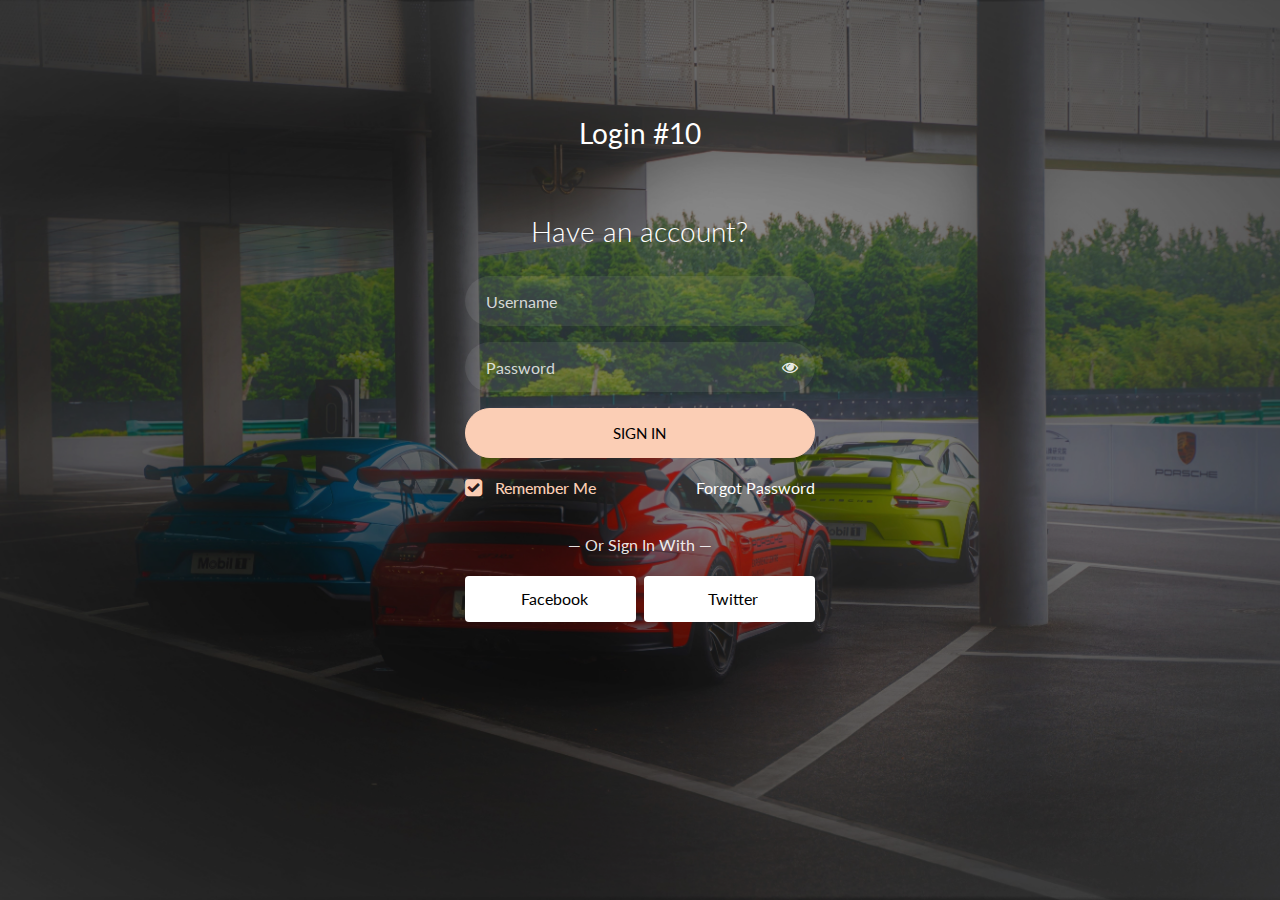
==== login/index.html @ 1210a74a "first commit" ====
<!doctype html>
<html lang="en">
  <head>
  	<title>Login 10</title>
    <meta charset="utf-8">
    <meta name="viewport" content="width=device-width, initial-scale=1, shrink-to-fit=no">

	<link href="https://fonts.googleapis.com/css?family=Lato:300,400,700&display=swap" rel="stylesheet">

	<link rel="stylesheet" href="https://stackpath.bootstrapcdn.com/font-awesome/4.7.0/css/font-awesome.min.css">
	
	<link rel="stylesheet" href="css/style.css">

	</head>
	<body class="img js-fullheight" style="background-image: url(images/bg.jpg);">
	<section class="ftco-section">
		<div class="container">
			<div class="row justify-content-center">
				<div class="col-md-6 text-center mb-5">
					<h2 class="heading-section">Login #10</h2>
				</div>
			</div>
			<div class="row justify-content-center">
				<div class="col-md-6 col-lg-4">
					<div class="login-wrap p-0">
		      	<h3 class="mb-4 text-center">Have an account?</h3>
		      	<form action="#" class="signin-form">
		      		<div class="form-group">
		      			<input type="text" class="form-control" placeholder="Username" required>
		      		</div>
	            <div class="form-group">
	              <input id="password-field" type="password" class="form-control" placeholder="Password" required>
	              <span toggle="#password-field" class="fa fa-fw fa-eye field-icon toggle-password"></span>
	            </div>
	            <div class="form-group">
	            	<button type="submit" class="form-control btn btn-primary submit px-3">Sign In</button>
	            </div>
	            <div class="form-group d-md-flex">
	            	<div class="w-50">
		            	<label class="checkbox-wrap checkbox-primary">Remember Me
									  <input type="checkbox" checked>
									  <span class="checkmark"></span>
									</label>
								</div>
								<div class="w-50 text-md-right">
									<a href="#" style="color: #ffffff">Forgot Password</a>
								</div>
	            </div>
	          </form>
	          <p class="w-100 text-center">&mdash; Or Sign In With &mdash;</p>
	          <div class="social d-flex text-center">
	          	<a href="#" class="px-2 py-2 mr-md-1 rounded"><span class="ion-logo-facebook mr-2"></span> Facebook</a>
	          	<a href="#" class="px-2 py-2 ml-md-1 rounded"><span class="ion-logo-twitter mr-2"></span> Twitter</a>
	          </div>
		      </div>
				</div>
			</div>
		</div>
	</section>

	<script src="js/jquery.min.js"></script>
  <script src="js/popper.js"></script>
  <script src="js/bootstrap.min.js"></script>
  <script src="js/main.js"></script>

	</body>
</html>
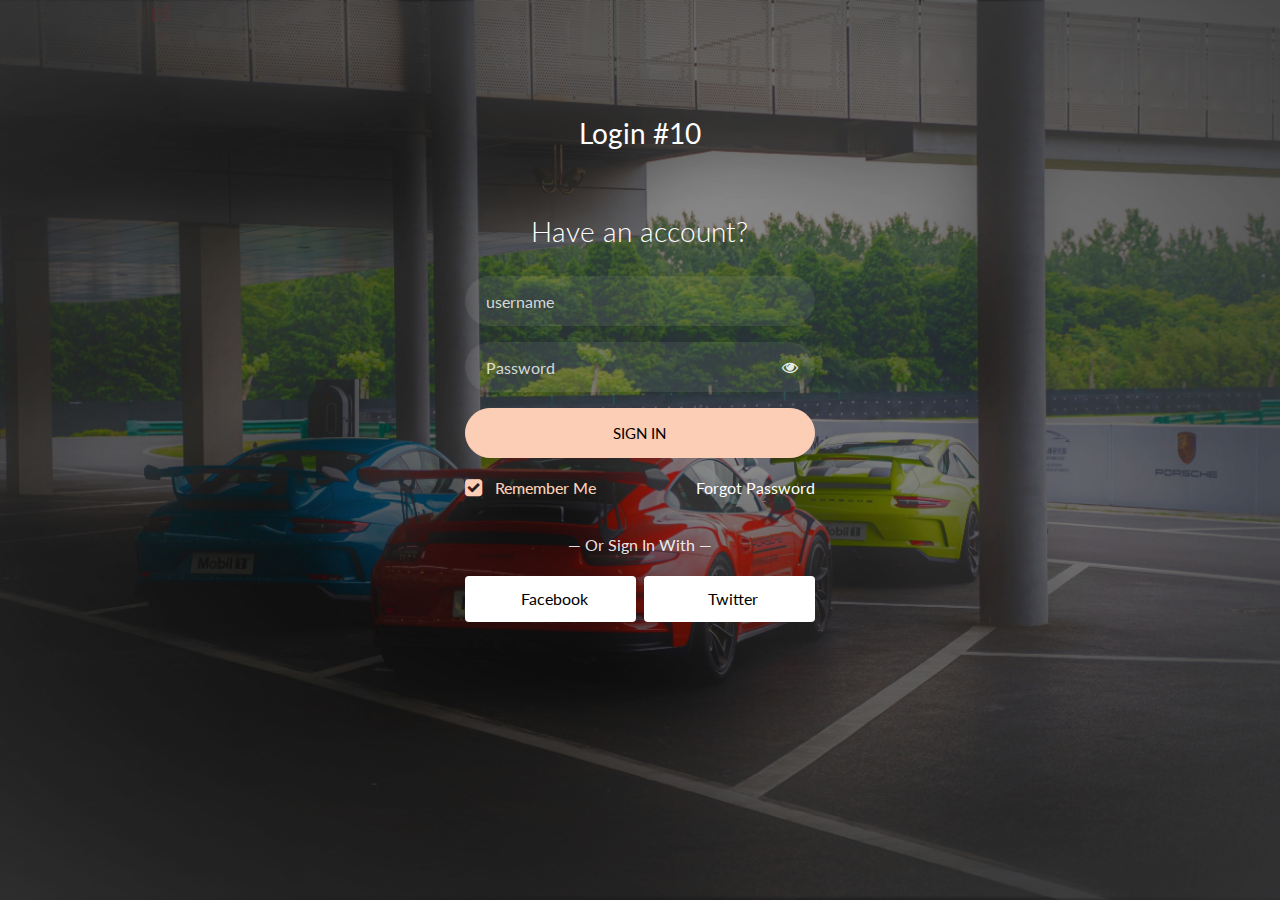
==== commit 4c3c2446: "third" ====
--- a/login/index.html
+++ b/login/index.html
@@ -24,12 +24,12 @@
 				<div class="col-md-6 col-lg-4">
 					<div class="login-wrap p-0">
 		      	<h3 class="mb-4 text-center">Have an account?</h3>
-		      	<form action="#" class="signin-form">
+		      	<form action="login.php" method="post" class="signin-form" >
 		      		<div class="form-group">
-		      			<input type="text" class="form-control" placeholder="Username" required>
+		      			<input type="text" class="form-control" name="username" placeholder="username" required>
 		      		</div>
 	            <div class="form-group">
-	              <input id="password-field" type="password" class="form-control" placeholder="Password" required>
+	              <input id="password-field" type="password" class="form-control" name="password" placeholder="Password" required>
 	              <span toggle="#password-field" class="fa fa-fw fa-eye field-icon toggle-password"></span>
 	            </div>
 	            <div class="form-group">
